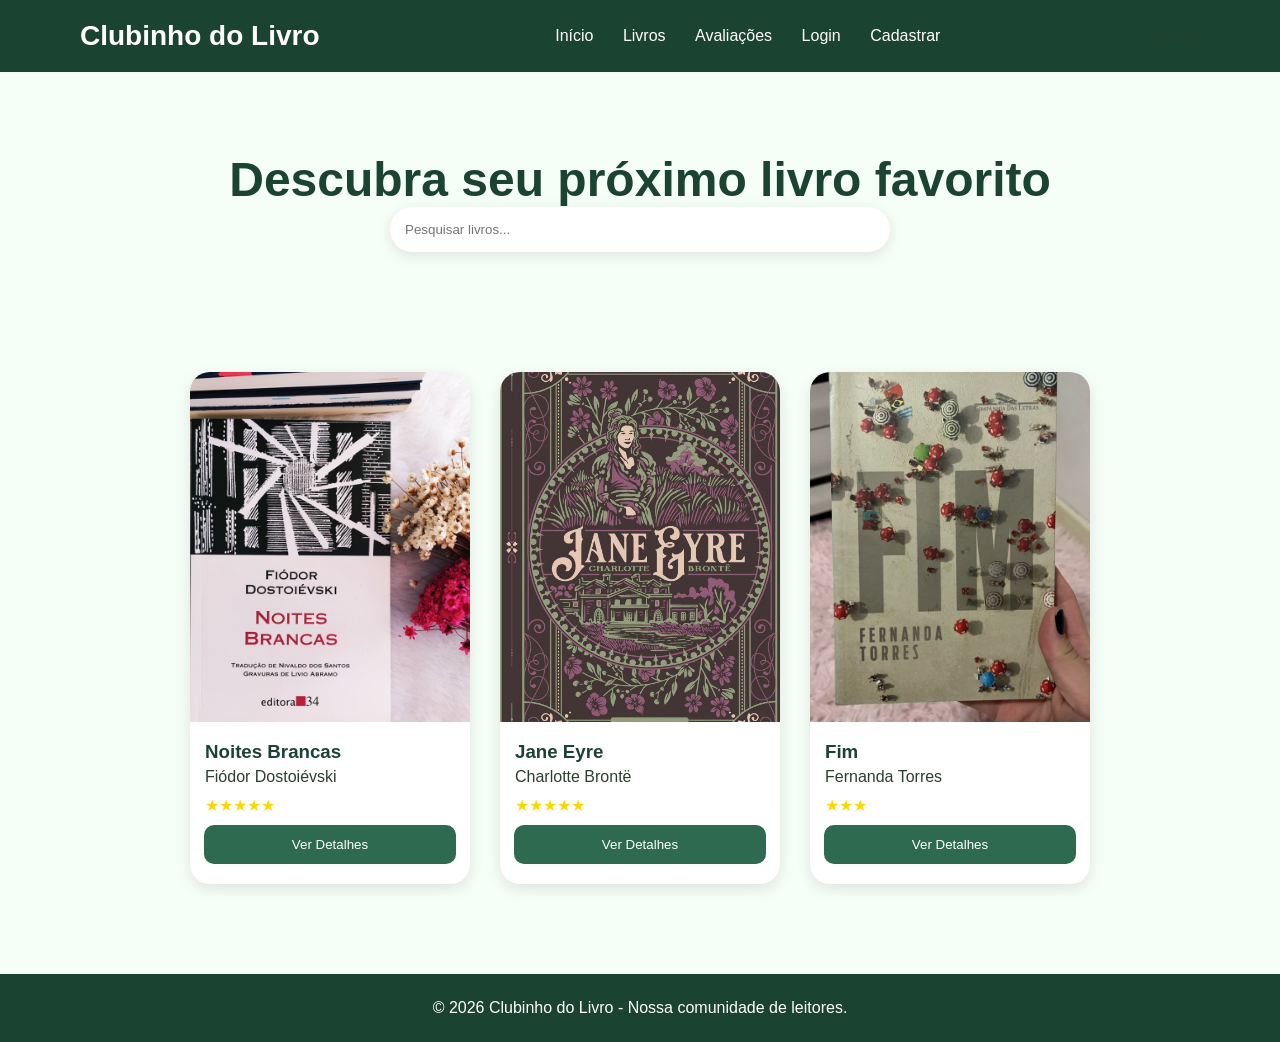
==== index.html @ b4373264 "Add files via upload" ====
<!DOCTYPE html>
<html lang="pt-br">
<head>
    <meta charset="UTF-8">
    <meta name="viewport" content="width=device-width, initial-scale=1.0">
    <link rel="shortcut icon" href="img/livro.png" type="image/x-icon">
    <link rel="stylesheet" href="./css/style.css">
    <title>Clubinho do Livro</title>
</head>
<body>
<header>
    <div class="logo">Clubinho do Livro</div>

    <nav>
        <a href="index.html">Início</a>
        <a href="produto.html">Livros</a>
        <a href="avaliacao.html">Avaliações</a>
        <a href="login.html">Login</a>
        <a href="new.html">Cadastrar</a>
    </nav>

    <--! -->
    <meta name="viewport" content="width=device-width, initial-scale=1.0">
</header>

<main>

    <section class="hero">
        <h1>Descubra seu próximo livro favorito</h1>
        <input type="text" placeholder="Pesquisar livros...">
    </section>

    <section class="livros">

        <article class="card">
            <img src="img/Noites Brancas.jpg">
            <h3>Noites Brancas</h3>
            <p>Fiódor Dostoiévski</p>
            <div class="nota">★★★★★</div>
            <button>Ver Detalhes</button>
        </article>

        <article class="card">
            <img src="img/jane.jpg">
            <h3>Jane Eyre</h3>
            <p>Charlotte Brontë</p>
            <div class="nota">★★★★★</div>
            <button>Ver Detalhes</button>
        </article>

        <article class="card">
            <img src="img/fim.jpg">
            <h3>Fim</h3>
            <p>Fernanda Torres</p>
            <div class="nota">★★★</div>
            <button>Ver Detalhes</button>
        </article>

    </section>

</main>

<footer>
    <p>© 2026 Clubinho do Livro - Nossa comunidade de leitores.</p>
</footer>
</body>
</html>
---- css/style.css ----
:root{
    --verde-escuro:#1b4332;
    --verde-medio:#2d6a4f;
    --verde-claro:#52b788;
    --verde-suave:#95d5b2;
    --fundo:#f5fff8;
    --branco:#ffffff;
    --texto:#2c3e2f;
}

*{
    margin:0;
    padding:0;
    box-sizing:border-box;
    font-family:'Segoe UI', sans-serif;
}

body{
    background:var(--fundo);
    color:var(--texto);
}

/* MENU */

header{
    background:var(--verde-escuro);
    display:flex;
    justify-content:space-between;
    align-items:center;
    padding:20px 80px;
}

.logo{
    color:white;
    font-size:28px;
    font-weight:bold;
}

nav a{
    color:white;
    text-decoration:none;
    margin-left:25px;
    transition:.3s;
}

nav a:hover{
    color:var(--verde-suave);
}

/* HERO */

.hero{
    text-align:center;
    padding:80px 20px;
}

.hero h1{
    font-size:3rem;
    color:var(--verde-escuro);
}

.hero p{
    margin:20px 0;
    font-size:1.1rem;
}

.hero input{
    width:500px;
    max-width:90%;
    padding:15px;
    border:none;
    border-radius:30px;
    box-shadow:0 4px 15px rgba(0,0,0,.1);
}

/* CARDS */

.livros{
    display:flex;
    justify-content:center;
    flex-wrap:wrap;
    gap:30px;
    padding:40px;
}

.card{
    width:280px;
    background:white;
    border-radius:20px;
    overflow:hidden;
    box-shadow:0 5px 15px rgba(0,0,0,.1);
    transition:.3s;
}

.card:hover{
    transform:translateY(-10px);
}

.card img{
    width:100%;
    height:350px;
    object-fit:cover;
}

.card h3{
    padding:15px 15px 5px;
    color:var(--verde-escuro);
}

.card p{
    padding:0 15px;
}

.nota{
    color:gold;
    padding:10px 15px;
}

.card span{
    display:block;
    padding:0 15px 15px;
    font-size:20px;
    font-weight:bold;
}

.card button{
    width:90%;
    margin:0 5% 20px;
    padding:12px;
    border:none;
    border-radius:10px;
    background:var(--verde-medio);
    color:white;
    cursor:pointer;
    transition:.3s;
}

.card button:hover{
    background:var(--verde-claro);
}

/* RODAPÉ */

footer{
    margin-top:50px;
    background:var(--verde-escuro);
    color:white;
    text-align:center;
    padding:25px;
}

.avaliacoes{
    max-width:1200px;
    margin:auto;
    padding:60px 20px;
}

.avaliacoes h2{
    text-align:center;
    color:var(--verde-escuro);
    margin-bottom:40px;
    font-size:2.5rem;
}

.review-card{
    background:white;
    border-radius:25px;
    display:flex;
    gap:30px;
    padding:25px;
    margin-bottom:30px;

    box-shadow:0 10px 25px rgba(0,0,0,.08);

    transition:.3s;
}

.review-card:hover{
    transform:translateY(-5px);
}

.review-card img{
    width:180px;
    height:260px;
    object-fit:cover;
    border-radius:15px;
}

.review-content{
    flex:1;
}

.review-content h3{
    color:var(--verde-escuro);
    font-size:2rem;
}

.autor{
    color:#777;
}

.stars{
    color:gold;
    font-size:1.4rem;
    margin:10px 0;
}

.review-content p{
    line-height:1.8;
    margin:20px 0;
}

.review-content button{
    background:var(--verde-medio);
    color:white;
    border:none;
    padding:12px 25px;
    border-radius:50px;
    cursor:pointer;
}
/* TÍTULO */

.titulo-pagina{
    text-align:center;
    padding:60px 20px;
}

.titulo-pagina h1{
    color:var(--verde-escuro);
    font-size:3rem;
}

.titulo-pagina p{
    margin-top:15px;
    color:#666;
}

/* CATÁLOGO */

.catalogo{
    width:90%;
    max-width:1200px;
    margin:auto;
    display:flex;
    flex-direction:column;
    gap:30px;
    padding-bottom:60px;
}

/* CARD LIVRO */

.livro-card{
    display:flex;
    background:white;
    border-radius:20px;
    overflow:hidden;

    box-shadow:0 10px 20px rgba(0,0,0,.08);

    transition:.3s;
}

.livro-card:hover{
    transform:translateY(-5px);
}

.livro-card img{
    width:220px;
    height:300px;
    object-fit:cover;
}

.livro-info{
    flex:1;
    padding:25px;
    display:flex;
    flex-direction:column;
}

.livro-info h3{
    color:var(--verde-escuro);
    font-size:2rem;
}

.autor{
    color:var(--verde-medio);
    margin-bottom:15px;
}

.descricao{
    flex:1;
    color:#555;
    line-height:1.7;
}

.rodape-card{
    display:flex;
    justify-content:space-between;
    align-items:center;
    margin-top:20px;
}

.preco{
    font-size:1.8rem;
    font-weight:bold;
    color:var(--verde-escuro);
}

.btn-avaliacao{
    background:linear-gradient(
        135deg,
        var(--verde-medio),
        var(--verde-claro)
    );

    color:white;
    text-decoration:none;

    padding:12px 25px;
    border-radius:50px;

    transition:.3s;
}

.btn-avaliacao:hover{
    transform:scale(1.05);
}
/* ===== LOGIN ===== */

.login-container{
    min-height: calc(100vh - 80px);
    display: flex;
    justify-content: center;
    align-items: center;
    padding: 40px 20px;
}

.login{
    width: 100%;
    max-width: 400px;

    background: white;

    padding: 30px;

    border-radius: 20px;

    box-shadow: 0 5px 15px rgba(0,0,0,0.1);

    display: flex;
    flex-direction: column;
    gap: 15px;
}

.login h1{
    text-align: center;
    margin-bottom: 10px;
}

.login input{
    width: 100%;
    padding: 12px;

    border: 1px solid #ddd;

    border-radius: 10px;

    font-size: 16px;
}

.login button{
    width: 100%;
    padding: 12px;

    border: none;

    border-radius: 10px;

    cursor: pointer;

    font-size: 16px;
    font-weight: bold;
}

.login a{
    text-align: center;
    text-decoration: none;
    margin-top: 10px;
}

.login a:hover{
    text-decoration: underline;
}

/* ===== NEW ===== */

.cadastro-container{
    min-height: calc(100vh - 180px);

    display:flex;
    justify-content:center;
    align-items:center;

    padding:40px 20px;
}

.cadastro-form{
    width:100%;
    max-width:500px;

    background:white;

    padding:35px;

    border-radius:20px;

    box-shadow:0 5px 15px rgba(0,0,0,0.1);

    display:flex;
    flex-direction:column;
    gap:15px;
}

.cadastro-form h1{
    text-align:center;
    margin-bottom:10px;
    color:var(--verde-escuro);
}

.cadastro-form input,
.cadastro-form select{
    width:100%;

    padding:12px;

    border:1px solid #ddd;

    border-radius:10px;

    font-size:16px;
}

.cadastro-form input:focus,
.cadastro-form select:focus{
    outline:none;
    border-color:var(--verde-claro);
}

.cadastro-form button{
    padding:12px;

    border:none;

    border-radius:10px;

    cursor:pointer;

    font-size:16px;
    font-weight:bold;

    background:var(--verde-medio);
    color:white;

    transition:.3s;
}

.cadastro-form button:hover{
    background:var(--verde-claro);
}

/* ===== NEW ===== */
/* Computador */
.container {
    width: 1200px;
    margin: auto;
}

/* Celular */
@media (max-width: 768px) {
    .container {
        width: 95%;
    }
}
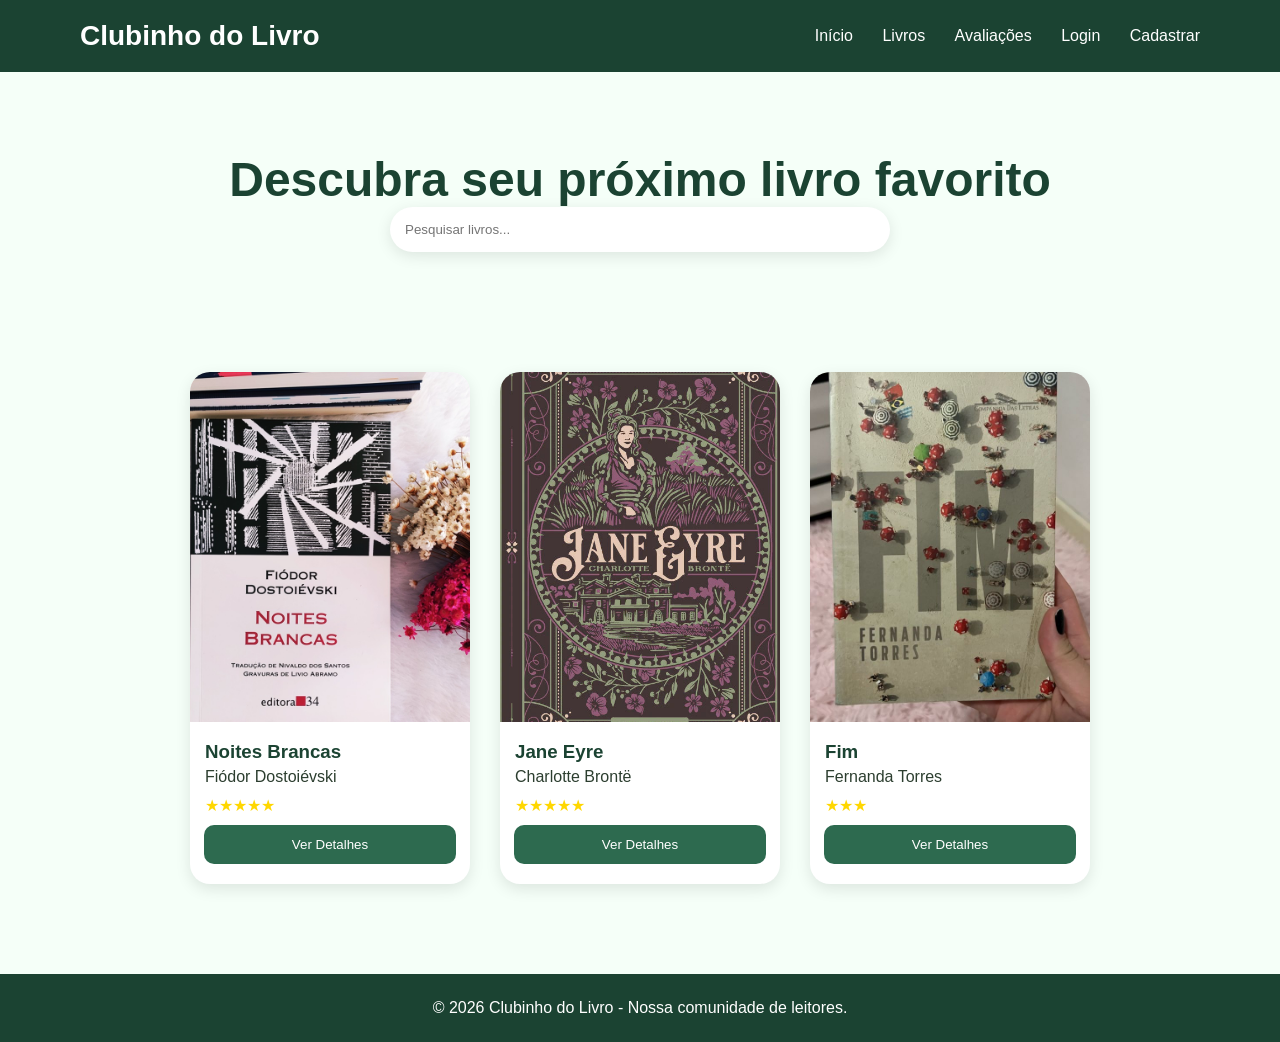
==== commit f6c4d6ff: "Update index.html" ====
--- a/index.html
+++ b/index.html
@@ -18,9 +18,6 @@
         <a href="login.html">Login</a>
         <a href="new.html">Cadastrar</a>
     </nav>
-
-    <--! -->
-    <meta name="viewport" content="width=device-width, initial-scale=1.0">
 </header>
 
 <main>
